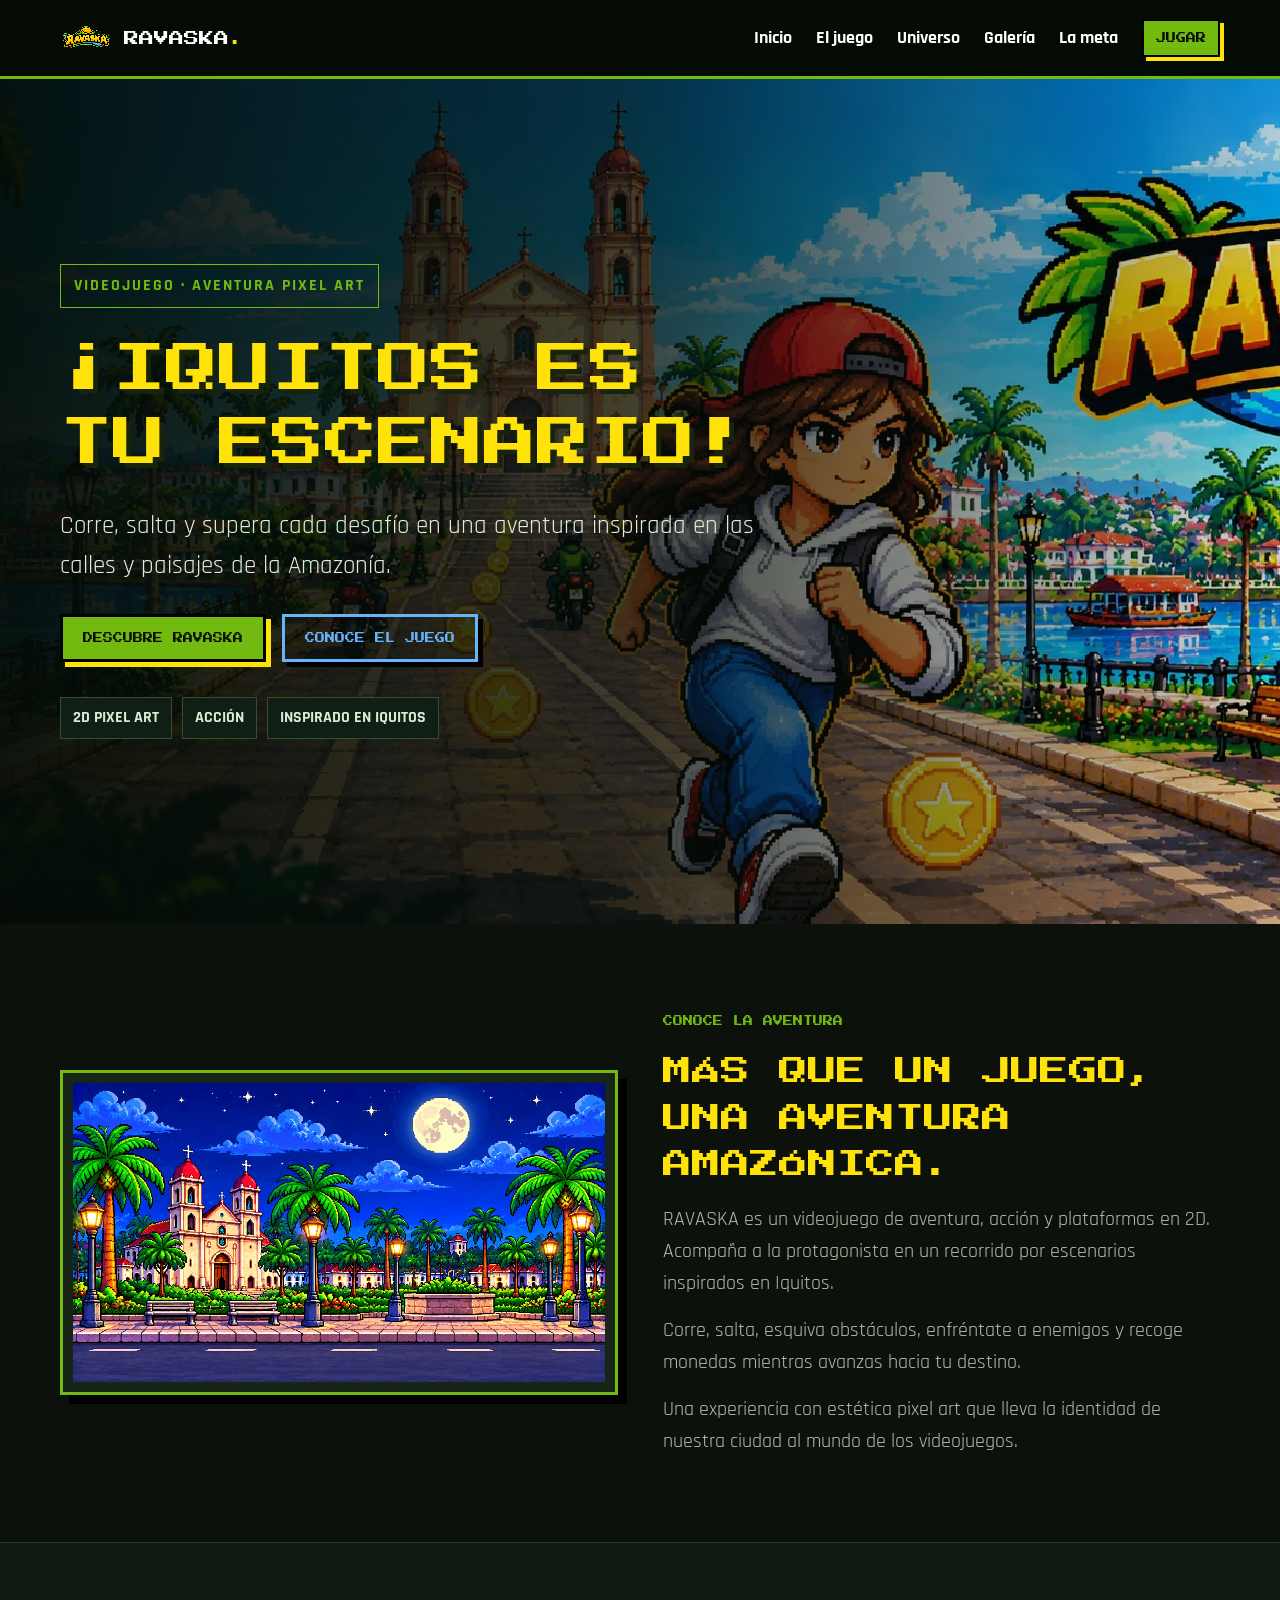
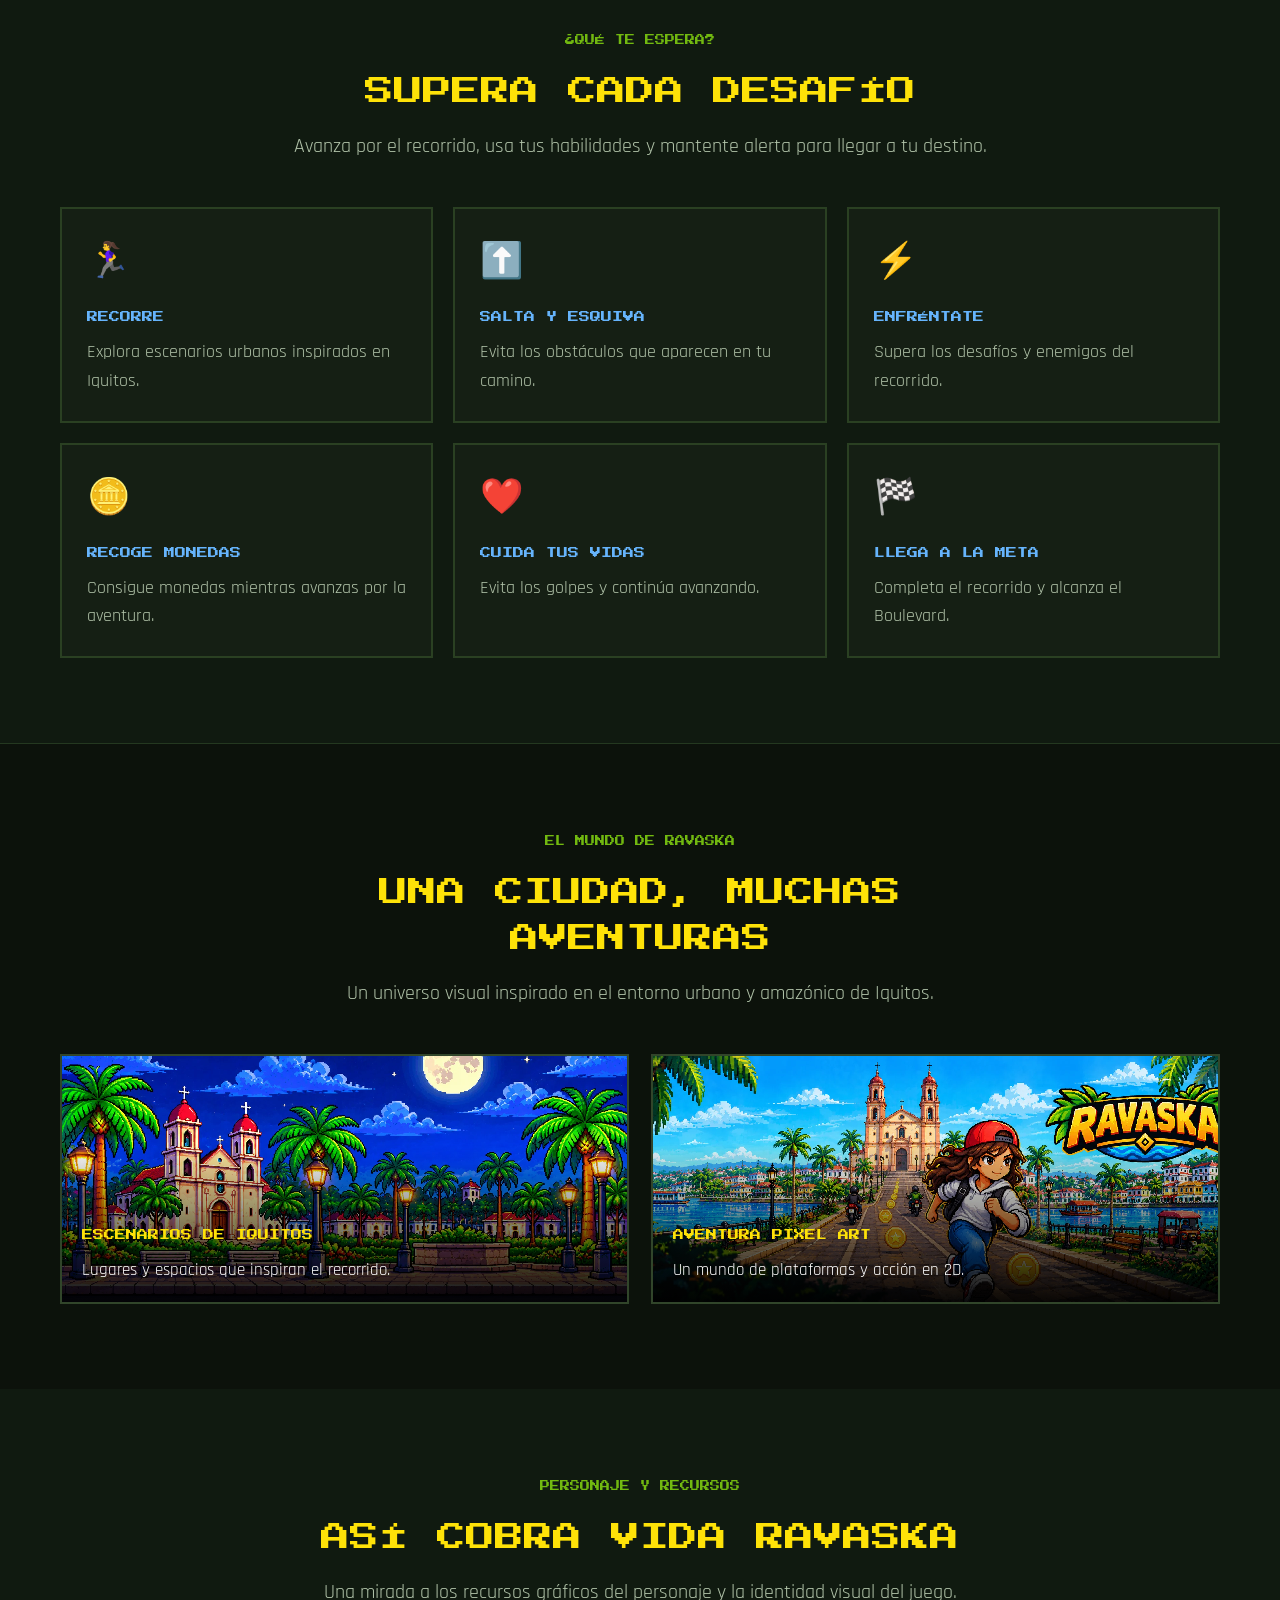
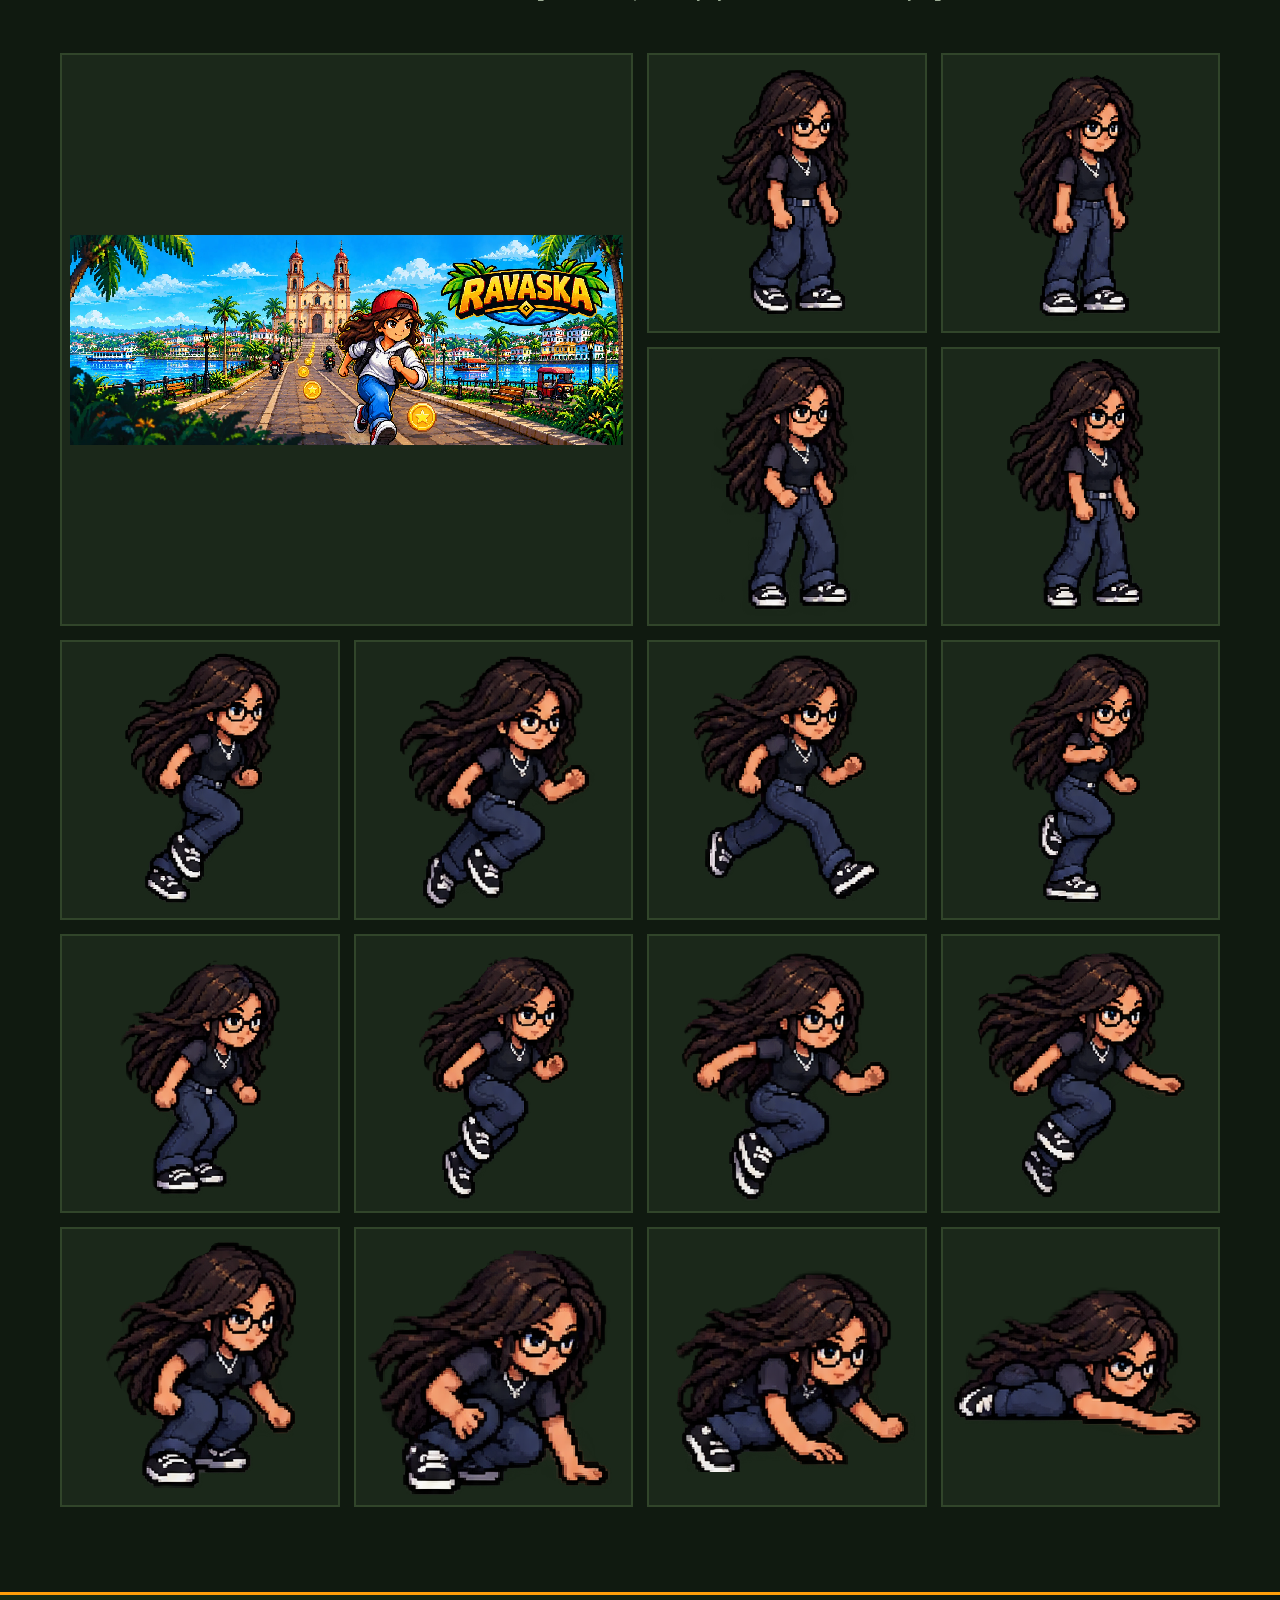
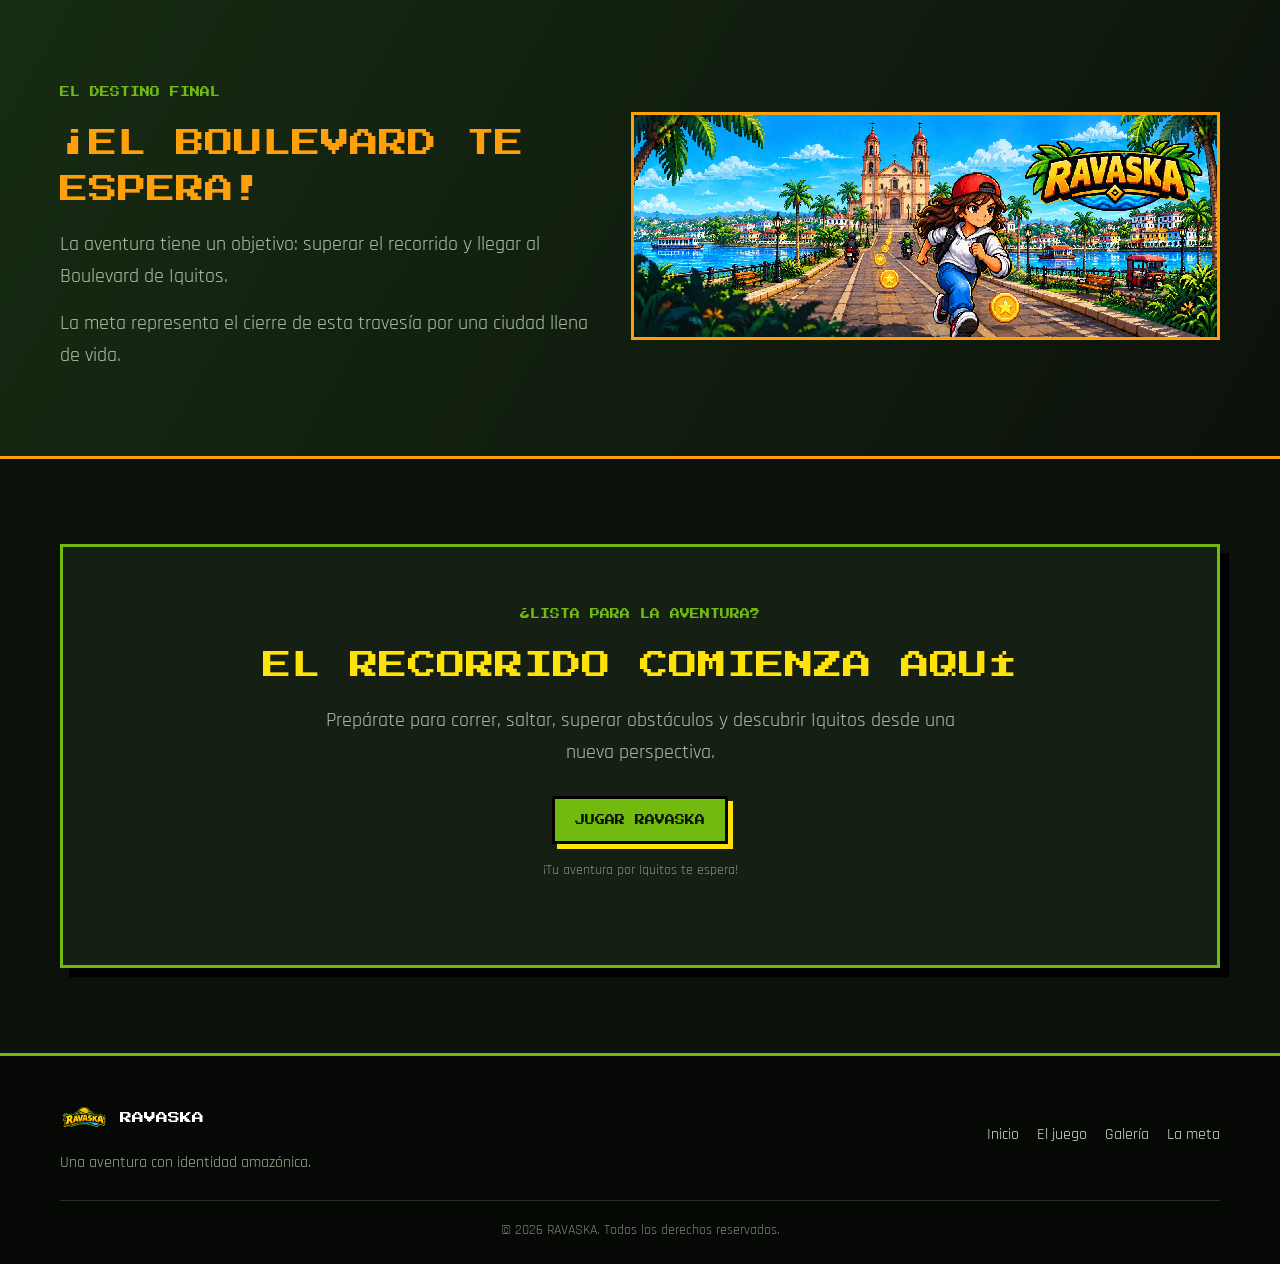
==== index.html @ 756d291b "Add files via upload" ====
<!DOCTYPE html>
<html lang="es">
<head>
<meta charset="UTF-8">
<meta name="viewport" content="width=device-width, initial-scale=1.0">
<meta name="theme-color" content="#0c120b">
<meta name="description" content="RAVASKA: una aventura pixel art inspirada en Iquitos.">
<title>RAVASKA | Una aventura por Iquitos</title>

<link rel="preconnect" href="https://fonts.googleapis.com">
<link rel="preconnect" href="https://fonts.gstatic.com" crossorigin>
<link href="https://fonts.googleapis.com/css2?family=Press+Start+2P&family=Rajdhani:wght@400;500;600;700&display=swap" rel="stylesheet">

<style>
:root {
  --verde:#72B910;
  --celeste:#66B4FC;
  --amarillo:#FEE208;
  --negro:#000000;
  --naranja:#FF9F0A;
  --fondo:#0c120b;
  --tarjeta:#151f14;
  --texto:#b0c2a8;
}

* {
  box-sizing:border-box;
  margin:0;
  padding:0;
}

html {
  scroll-behavior:smooth;
  scroll-padding-top:85px;
}

body {
  background:var(--fondo);
  color:white;
  font-family:'Rajdhani',sans-serif;
  line-height:1.6;
}

img {
  max-width:100%;
  display:block;
}

a {
  color:inherit;
  text-decoration:none;
}

.container {
  width:min(1160px,90%);
  margin:auto;
}

/* NAVEGACIÓN */

header {
  position:sticky;
  top:0;
  z-index:100;
  background:rgba(5,10,5,.96);
  border-bottom:3px solid var(--verde);
}

.nav {
  min-height:76px;
  display:flex;
  justify-content:space-between;
  align-items:center;
  gap:20px;
}

.brand {
  display:flex;
  align-items:center;
  gap:12px;
}

.brand img {
  width:52px;
  height:52px;
  object-fit:contain;
  image-rendering:pixelated;
}

.brand strong {
  font:15px 'Press Start 2P';
}

.brand span {
  color:var(--amarillo);
}

.navlinks {
  display:flex;
  align-items:center;
  gap:24px;
}

.navlinks a {
  font-size:18px;
  font-weight:700;
  transition:.2s;
}

.navlinks a:hover {
  color:var(--amarillo);
}

.navlinks .navplay {
  background:var(--verde);
  color:#071000;
  padding:12px;
  border:2px solid black;
  box-shadow:4px 4px var(--amarillo);
  font:10px 'Press Start 2P';
}

.menu {
  display:none;
  border:0;
  background:none;
  color:var(--amarillo);
  font-size:30px;
  cursor:pointer;
}

/* PORTADA */

.hero {
  min-height:680px;
  display:flex;
  align-items:center;
  position:relative;
  overflow:hidden;
  background:#101b14;
}

.hero-bg {
  position:absolute;
  inset:0;
  width:100%;
  height:100%;
  object-fit:cover;
  object-position:center;
  image-rendering:pixelated;
}

.hero::before {
  content:"";
  position:absolute;
  inset:0;
  background:linear-gradient(
    90deg,
    rgba(5,12,7,.96),
    rgba(5,12,7,.75),
    rgba(5,12,7,.15)
  );
  z-index:1;
}

.hero-content {
  position:relative;
  z-index:2;
  max-width:720px;
  padding:100px 0;
}

.eyebrow {
  display:inline-block;
  color:var(--verde);
  border:1px solid var(--verde);
  padding:8px 13px;
  font-weight:700;
  letter-spacing:2px;
}

h1 {
  font:clamp(27px,5vw,53px)/1.4 'Press Start 2P';
  color:var(--amarillo);
  margin:25px 0;
  text-shadow:5px 5px #17240b;
}

.hero p {
  color:#e0ebdc;
  font-size:clamp(19px,2.2vw,25px);
  margin-bottom:28px;
}

.actions {
  display:flex;
  flex-wrap:wrap;
  gap:16px;
}

.btn {
  display:inline-flex;
  align-items:center;
  justify-content:center;
  padding:16px 20px;
  font:10px 'Press Start 2P';
  border:3px solid black;
  transition:.2s;
  cursor:pointer;
}

.btn:hover {
  transform:translateY(-4px);
}

.primary {
  background:var(--verde);
  color:#081000;
  box-shadow:5px 5px var(--amarillo);
}

.secondary {
  color:var(--celeste);
  border-color:var(--celeste);
  box-shadow:5px 5px black;
}

.chips {
  display:flex;
  gap:10px;
  flex-wrap:wrap;
  margin-top:35px;
}

.chips span {
  background:#111e15;
  border:1px solid #34512a;
  padding:7px 12px;
  color:#d9ebd1;
  font-weight:700;
}

/* SECCIONES GENERALES */

section {
  padding:85px 0;
}

.section-head {
  text-align:center;
  max-width:760px;
  margin:0 auto 45px;
}

.kicker {
  font:10px 'Press Start 2P';
  color:var(--verde);
}

h2 {
  font:clamp(19px,3vw,29px)/1.6 'Press Start 2P';
  color:var(--amarillo);
  margin:15px 0;
}

.section-head p {
  color:var(--texto);
  font-size:20px;
}

/* SOBRE RAVASKA */

.about-grid {
  display:grid;
  grid-template-columns:1fr 1fr;
  gap:45px;
  align-items:center;
}

.image-frame {
  padding:10px;
  background:#172516;
  border:3px solid var(--verde);
  box-shadow:9px 9px black;
}

.image-frame img {
  width:100%;
  aspect-ratio:16/9;
  object-fit:cover;
  image-rendering:pixelated;
}

.about-copy p {
  color:var(--texto);
  font-size:20px;
  margin-top:15px;
}

/* CARACTERÍSTICAS */

.features {
  background:#101a10;
  border-block:1px solid #243820;
}

.cards {
  display:grid;
  grid-template-columns:repeat(3,1fr);
  gap:20px;
}

.card {
  background:var(--tarjeta);
  border:2px solid #2a4022;
  padding:25px;
  min-height:205px;
  transition:.2s;
}

.card:hover {
  transform:translateY(-6px);
  border-color:var(--verde);
}

.card .emoji {
  font-size:35px;
}

.card h3 {
  color:var(--celeste);
  font:11px/1.8 'Press Start 2P';
  margin:18px 0 10px;
}

.card p {
  color:var(--texto);
  font-size:18px;
}

/* UNIVERSO */

.world-grid {
  display:grid;
  grid-template-columns:repeat(2,1fr);
  gap:22px;
}

.world-item {
  position:relative;
  min-height:250px;
  overflow:hidden;
  border:2px solid #31452a;
}

.world-item img {
  width:100%;
  height:100%;
  position:absolute;
  inset:0;
  object-fit:cover;
  image-rendering:pixelated;
  transition:.3s;
}

.world-item:hover img {
  transform:scale(1.05);
}

.world-item::after {
  content:"";
  position:absolute;
  inset:35% 0 0;
  background:linear-gradient(transparent,rgba(0,0,0,.95));
}

.world-label {
  position:absolute;
  bottom:18px;
  left:20px;
  z-index:2;
}

.world-label strong {
  color:var(--amarillo);
  font:11px 'Press Start 2P';
}

.world-label p {
  color:white;
  font-size:17px;
  margin-top:8px;
}

/* GALERÍA */

.gallery {
  background:#101a10;
}

.gallery-grid {
  display:grid;
  grid-template-columns:repeat(4,1fr);
  gap:14px;
}

.gallery-grid img {
  width:100%;
  aspect-ratio:1;
  object-fit:contain;
  background:#1b281a;
  border:2px solid #31452a;
  padding:8px;
  image-rendering:pixelated;
}

.gallery-grid img:first-child {
  grid-column:span 2;
  grid-row:span 2;
}

/* META */

.goal {
  background:linear-gradient(120deg,#172b13,#0c120b);
  border-block:3px solid var(--naranja);
}

.goal-grid {
  display:grid;
  grid-template-columns:1fr 1.1fr;
  gap:35px;
  align-items:center;
}

.goal h2 {
  color:var(--naranja);
}

.goal p {
  color:var(--texto);
  font-size:20px;
  margin-top:15px;
}

.goal img {
  width:100%;
  border:3px solid var(--naranja);
  image-rendering:pixelated;
}

/* JUGAR */

.playbox {
  text-align:center;
  background:var(--tarjeta);
  border:3px solid var(--verde);
  padding:55px 24px;
  box-shadow:9px 9px black;
}

.playbox p {
  color:var(--texto);
  font-size:20px;
  max-width:650px;
  margin:15px auto 28px;
}

.note {
  font-size:14px !important;
  color:#83927d !important;
}

/* PIE DE PÁGINA */

footer {
  padding:38px 0 22px;
  background:#050805;
  border-top:3px solid var(--verde);
}

.footer-row {
  display:flex;
  align-items:center;
  justify-content:space-between;
  gap:25px;
  flex-wrap:wrap;
}

.footer-brand {
  display:flex;
  align-items:center;
  gap:12px;
}

.footer-brand img {
  width:48px;
  height:48px;
  object-fit:contain;
}

.footer-brand strong {
  font:12px 'Press Start 2P';
}

footer p {
  color:#9cad94;
  margin-top:8px;
}

.footer-links {
  display:flex;
  gap:18px;
  flex-wrap:wrap;
}

.footer-links a {
  color:#d7e4d1;
}

.copyright {
  text-align:center;
  border-top:1px solid #243220;
  margin-top:25px;
  padding-top:18px;
  color:#788675;
  font-size:14px;
}

/* ADAPTACIÓN A TABLETS Y CELULARES */

@media(max-width:800px) {
  .menu {
    display:block;
  }

  .navlinks {
    display:none;
    position:absolute;
    top:76px;
    left:0;
    right:0;
    background:#081008;
    padding:22px 5%;
    flex-direction:column;
    align-items:flex-start;
    border-bottom:2px solid var(--verde);
  }

  .navlinks.open {
    display:flex;
  }

  .about-grid,
  .goal-grid {
    grid-template-columns:1fr;
  }

  .cards {
    grid-template-columns:repeat(2,1fr);
  }

  .hero {
    min-height:620px;
  }

  .hero::before {
    background:linear-gradient(
      90deg,
      rgba(5,12,7,.94),
      rgba(5,12,7,.58)
    );
  }
}

@media(max-width:520px) {
  section {
    padding:65px 0;
  }

  .cards,
  .world-grid {
    grid-template-columns:1fr;
  }

  .gallery-grid {
    grid-template-columns:repeat(2,1fr);
  }

  .gallery-grid img:first-child {
    grid-column:span 2;
    grid-row:auto;
    aspect-ratio:16/9;
  }

  .hero-content {
    padding:80px 0 60px;
  }

  .btn {
    font-size:9px;
    padding:14px 15px;
  }

  .brand strong {
    font-size:12px;
  }

  .footer-row {
    flex-direction:column;
    align-items:flex-start;
  }
}
</style>

<style id="ravaska-responsive-fix">
html,body{width:100%;max-width:100%;overflow-x:hidden}
img, picture, video, canvas, svg{max-width:100%}
img{height:auto}
.hero{min-height:clamp(500px,78vh,760px)}
.hero-bg{height:100%;width:100%;object-fit:cover}
.container{width:min(1160px,92%)}
@media(max-width:760px){.container{width:92%}.hero{min-height:590px}.hero-content{padding:76px 0}.nav{gap:10px}.brand strong{font-size:clamp(10px,2.8vw,15px)}.brand img{width:42px;height:42px}.navlinks{gap:12px}.navlinks a{font-size:15px}.btn{font-size:9px;padding:14px 12px}.actions{gap:12px}}
@media(max-width:480px){.hero{min-height:560px}.hero-content{padding:58px 0}.nav{min-height:64px}.brand{gap:7px}.brand img{width:36px;height:36px}.brand strong{font-size:9px}.menu{font-size:27px}.navlinks{gap:8px}.navlinks a{font-size:13px}.navlinks .navplay{font-size:8px;padding:9px}.btn{width:100%;min-height:48px;font-size:8px}.actions{width:100%}h1{overflow-wrap:anywhere}}
</style>
</head>

<body>

<!-- MENÚ PRINCIPAL -->
<header>
  <div class="container nav">

    <a class="brand" href="#inicio">
      <img src="assets/logo-ravaska.webp" alt="Logo RAVASKA">
      <strong>RAVASKA<span>.</span></strong>
    </a>

    <button class="menu" id="menuToggle" aria-label="Abrir menú" aria-expanded="false">
      ☰
    </button>

    <nav class="navlinks" id="navLinks">
      <a href="#inicio">Inicio</a>
      <a href="#juego">El juego</a>
      <a href="#universo">Universo</a>
      <a href="#galeria">Galería</a>
      <a href="#meta">La meta</a>
      <a class="navplay" href="#jugar">JUGAR</a>
    </nav>

  </div>
</header>

<main>

<!-- PORTADA -->
<section class="hero" id="inicio">

  <img
    class="hero-bg"
    src="assets/portada-ravaska.webp"
    alt="Portada de RAVASKA"
  >

  <div class="container">
    <div class="hero-content">

      <span class="eyebrow">
        VIDEOJUEGO · AVENTURA PIXEL ART
      </span>

      <h1>¡IQUITOS ES TU ESCENARIO!</h1>

      <p>
        Corre, salta y supera cada desafío en una aventura
        inspirada en las calles y paisajes de la Amazonía.
      </p>

      <div class="actions">
        <a class="btn primary" href="#jugar">
          DESCUBRE RAVASKA
        </a>

        <a class="btn secondary" href="#juego">
          CONOCE EL JUEGO
        </a>
      </div>

      <div class="chips">
        <span>2D PIXEL ART</span>
        <span>ACCIÓN</span>
        <span>INSPIRADO EN IQUITOS</span>
      </div>

    </div>
  </div>
</section>

<!-- SOBRE EL JUEGO -->
<section id="juego">
  <div class="container about-grid">

    <div class="image-frame">
      <img
        src="assets/iglesia-iquitos.webp"
        alt="Escenario inspirado en Iquitos"
        loading="lazy"
      >
    </div>

    <div class="about-copy">
      <span class="kicker">CONOCE LA AVENTURA</span>

      <h2>MÁS QUE UN JUEGO, UNA AVENTURA AMAZÓNICA.</h2>

      <p>
        RAVASKA es un videojuego de aventura, acción y plataformas
        en 2D. Acompaña a la protagonista en un recorrido por
        escenarios inspirados en Iquitos.
      </p>

      <p>
        Corre, salta, esquiva obstáculos, enfréntate a enemigos
        y recoge monedas mientras avanzas hacia tu destino.
      </p>

      <p>
        Una experiencia con estética pixel art que lleva la
        identidad de nuestra ciudad al mundo de los videojuegos.
      </p>
    </div>

  </div>
</section>

<!-- CARACTERÍSTICAS -->
<section class="features">
  <div class="container">

    <div class="section-head">
      <span class="kicker">¿QUÉ TE ESPERA?</span>
      <h2>SUPERA CADA DESAFÍO</h2>
      <p>
        Avanza por el recorrido, usa tus habilidades
        y mantente alerta para llegar a tu destino.
      </p>
    </div>

    <div class="cards">

      <article class="card">
        <div class="emoji">🏃‍♀️</div>
        <h3>RECORRE</h3>
        <p>Explora escenarios urbanos inspirados en Iquitos.</p>
      </article>

      <article class="card">
        <div class="emoji">⬆️</div>
        <h3>SALTA Y ESQUIVA</h3>
        <p>Evita los obstáculos que aparecen en tu camino.</p>
      </article>

      <article class="card">
        <div class="emoji">⚡</div>
        <h3>ENFRÉNTATE</h3>
        <p>Supera los desafíos y enemigos del recorrido.</p>
      </article>

      <article class="card">
        <div class="emoji">🪙</div>
        <h3>RECOGE MONEDAS</h3>
        <p>Consigue monedas mientras avanzas por la aventura.</p>
      </article>

      <article class="card">
        <div class="emoji">❤️</div>
        <h3>CUIDA TUS VIDAS</h3>
        <p>Evita los golpes y continúa avanzando.</p>
      </article>

      <article class="card">
        <div class="emoji">🏁</div>
        <h3>LLEGA A LA META</h3>
        <p>Completa el recorrido y alcanza el Boulevard.</p>
      </article>

    </div>
  </div>
</section>

<!-- UNIVERSO -->
<section id="universo">
  <div class="container">

    <div class="section-head">
      <span class="kicker">EL MUNDO DE RAVASKA</span>
      <h2>UNA CIUDAD, MUCHAS AVENTURAS</h2>
      <p>
        Un universo visual inspirado en el entorno
        urbano y amazónico de Iquitos.
      </p>
    </div>

    <div class="world-grid">

      <article class="world-item">
        <img
          src="assets/iglesia-iquitos.webp"
          alt="Referencia visual de Iquitos"
          loading="lazy"
        >
        <div class="world-label">
          <strong>ESCENARIOS DE IQUITOS</strong>
          <p>Lugares y espacios que inspiran el recorrido.</p>
        </div>
      </article>

      <article class="world-item">
        <img
          src="assets/portada-ravaska.webp"
          alt="Arte de portada de RAVASKA"
          loading="lazy"
        >
        <div class="world-label">
          <strong>AVENTURA PIXEL ART</strong>
          <p>Un mundo de plataformas y acción en 2D.</p>
        </div>
      </article>

    </div>
  </div>
</section>

<!-- GALERÍA -->
<section class="gallery" id="galeria">
  <div class="container">

    <div class="section-head">
      <span class="kicker">PERSONAJE Y RECURSOS</span>
      <h2>ASÍ COBRA VIDA RAVASKA</h2>
      <p>
        Una mirada a los recursos gráficos del personaje
        y la identidad visual del juego.
      </p>
    </div>

    <div class="gallery-grid">

      <img src="assets/portada-ravaska.webp"
           alt="Portada de RAVASKA" loading="lazy">

      <img src="assets/sprite0.webp"
           alt="Sprite del personaje 1" loading="lazy">

      <img src="assets/sprite1.webp"
           alt="Sprite del personaje 2" loading="lazy">

      <img src="assets/sprite2.webp"
           alt="Sprite del personaje 3" loading="lazy">

      <img src="assets/sprite3.webp"
           alt="Sprite del personaje 4" loading="lazy">

      <img src="assets/sprite4.webp"
           alt="Sprite del personaje 5" loading="lazy">

      <img src="assets/sprite5.webp"
           alt="Sprite del personaje 6" loading="lazy">

      <img src="assets/sprite6.webp"
           alt="Sprite del personaje 7" loading="lazy">

      <img src="assets/sprite7.webp"
           alt="Sprite del personaje 8" loading="lazy">

      <img src="assets/sprite8.webp"
           alt="Sprite del personaje 9" loading="lazy">

      <img src="assets/sprite9.webp"
           alt="Sprite del personaje 10" loading="lazy">

      <img src="assets/sprite10.webp"
           alt="Sprite del personaje 11" loading="lazy">

      <img src="assets/sprite11.webp"
           alt="Sprite del personaje 12" loading="lazy">

      <img src="assets/sprite12.webp"
           alt="Sprite del personaje 13" loading="lazy">

      <img src="assets/sprite13.webp"
           alt="Sprite del personaje 14" loading="lazy">

      <img src="assets/sprite14.webp"
           alt="Sprite del personaje 15" loading="lazy">

      <img src="assets/sprite15.webp"
           alt="Sprite del personaje 16" loading="lazy">

    </div>
  </div>
</section>

<!-- META -->
<section class="goal" id="meta">
  <div class="container goal-grid">

    <div>
      <span class="kicker">EL DESTINO FINAL</span>

      <h2>¡EL BOULEVARD TE ESPERA!</h2>

      <p>
        La aventura tiene un objetivo: superar el recorrido
        y llegar al Boulevard de Iquitos.
      </p>

      <p>
        La meta representa el cierre de esta travesía
        por una ciudad llena de vida.
      </p>
    </div>

    <img
      src="assets/portada-ravaska.webp"
      alt="Arte de RAVASKA"
      loading="lazy"
    >

  </div>
</section>

<!-- LLAMADA A LA ACCIÓN -->
<section id="jugar">
  <div class="container">

    <div class="playbox">
      <span class="kicker">¿LISTA PARA LA AVENTURA?</span>

      <h2>EL RECORRIDO COMIENZA AQUÍ</h2>

      <p>
        Prepárate para correr, saltar, superar obstáculos
        y descubrir Iquitos desde una nueva perspectiva.
      </p>

      <!-- CAMBIA juego/index.html POR LA RUTA REAL DE TU VIDEOJUEGO -->
      <a class="btn primary" href="juego/index.html">
        JUGAR RAVASKA
      </a>

      <p class="note">
        ¡Tu aventura por Iquitos te espera!
      </p>
    </div>

  </div>
</section>

</main>

<!-- PIE DE PÁGINA -->
<footer>
  <div class="container">

    <div class="footer-row">

      <div>
        <div class="footer-brand">
          <img src="assets/logo-ravaska.webp" alt="RAVASKA">
          <strong>RAVASKA</strong>
        </div>

        <p>Una aventura con identidad amazónica.</p>
      </div>

      <div class="footer-links">
        <a href="#inicio">Inicio</a>
        <a href="#juego">El juego</a>
        <a href="#galeria">Galería</a>
        <a href="#meta">La meta</a>
      </div>

    </div>

    <div class="copyright">
      © <span id="year"></span> RAVASKA. Todos los derechos reservados.
    </div>

  </div>
</footer>

<script>
/* MENÚ PARA CELULARES */

const menuToggle = document.getElementById("menuToggle");
const navLinks = document.getElementById("navLinks");

menuToggle.addEventListener("click", function() {
  const abierto = navLinks.classList.toggle("open");
  menuToggle.setAttribute("aria-expanded", abierto);
  menuToggle.textContent = abierto ? "✕" : "☰";
});

/* CERRAR MENÚ AL ELEGIR UNA SECCIÓN */

document.querySelectorAll(".navlinks a").forEach(function(enlace) {
  enlace.addEventListener("click", function() {
    navLinks.classList.remove("open");
    menuToggle.setAttribute("aria-expanded", "false");
    menuToggle.textContent = "☰";
  });
});

/* AÑO AUTOMÁTICO */

document.getElementById("year").textContent =
  new Date().getFullYear();
</script>

</body>
</html>
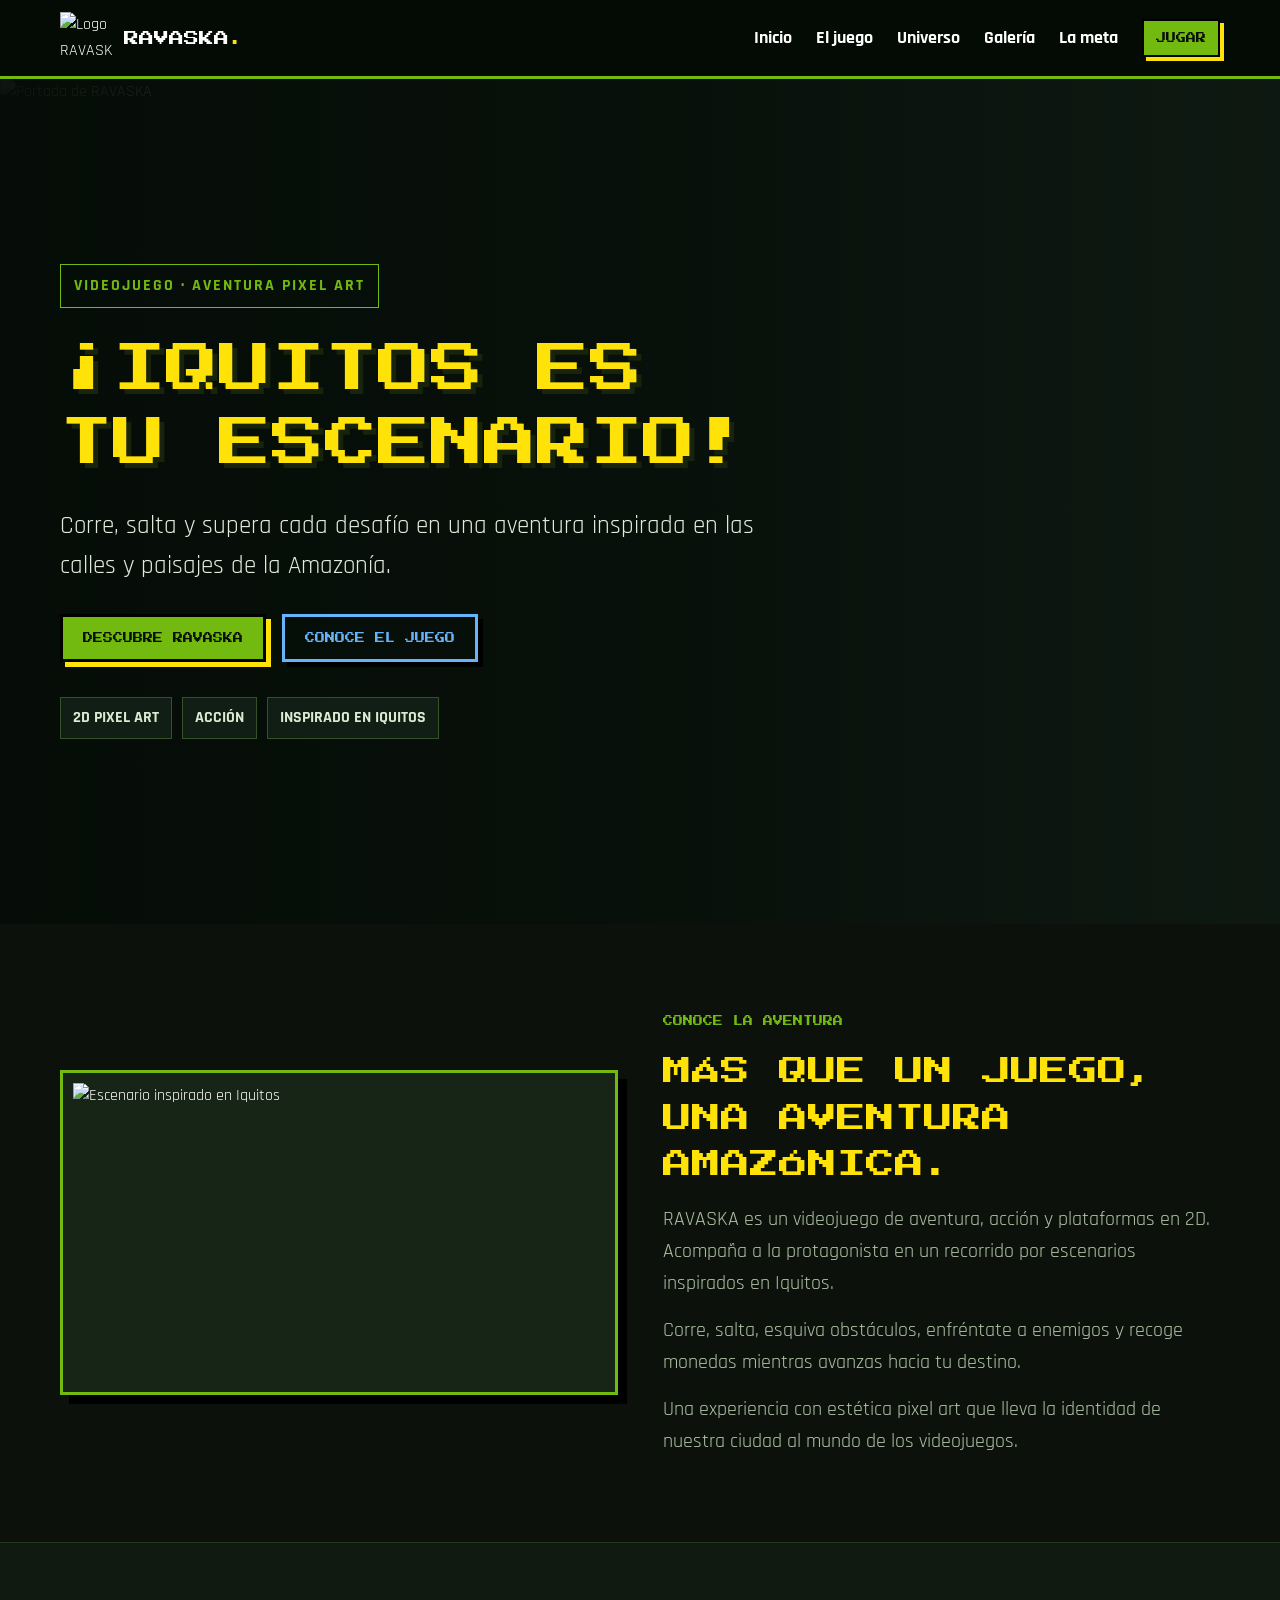
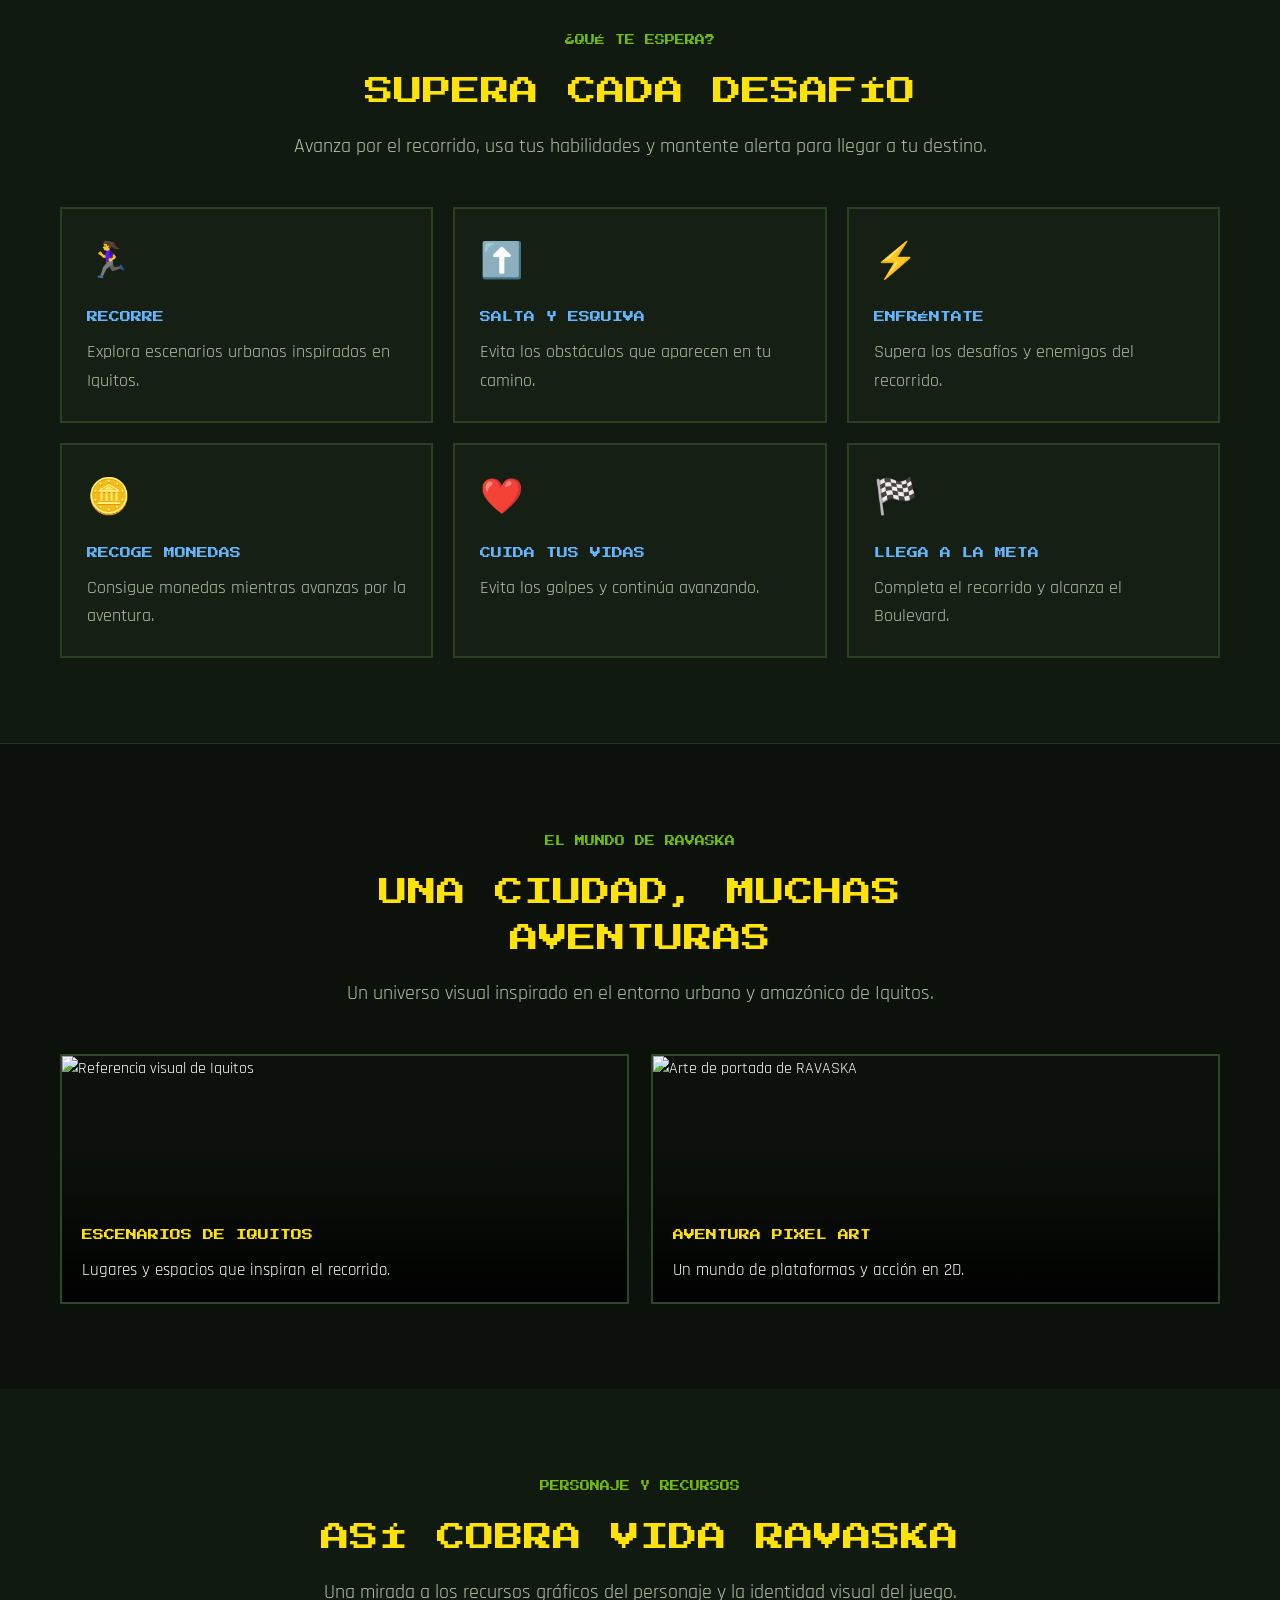
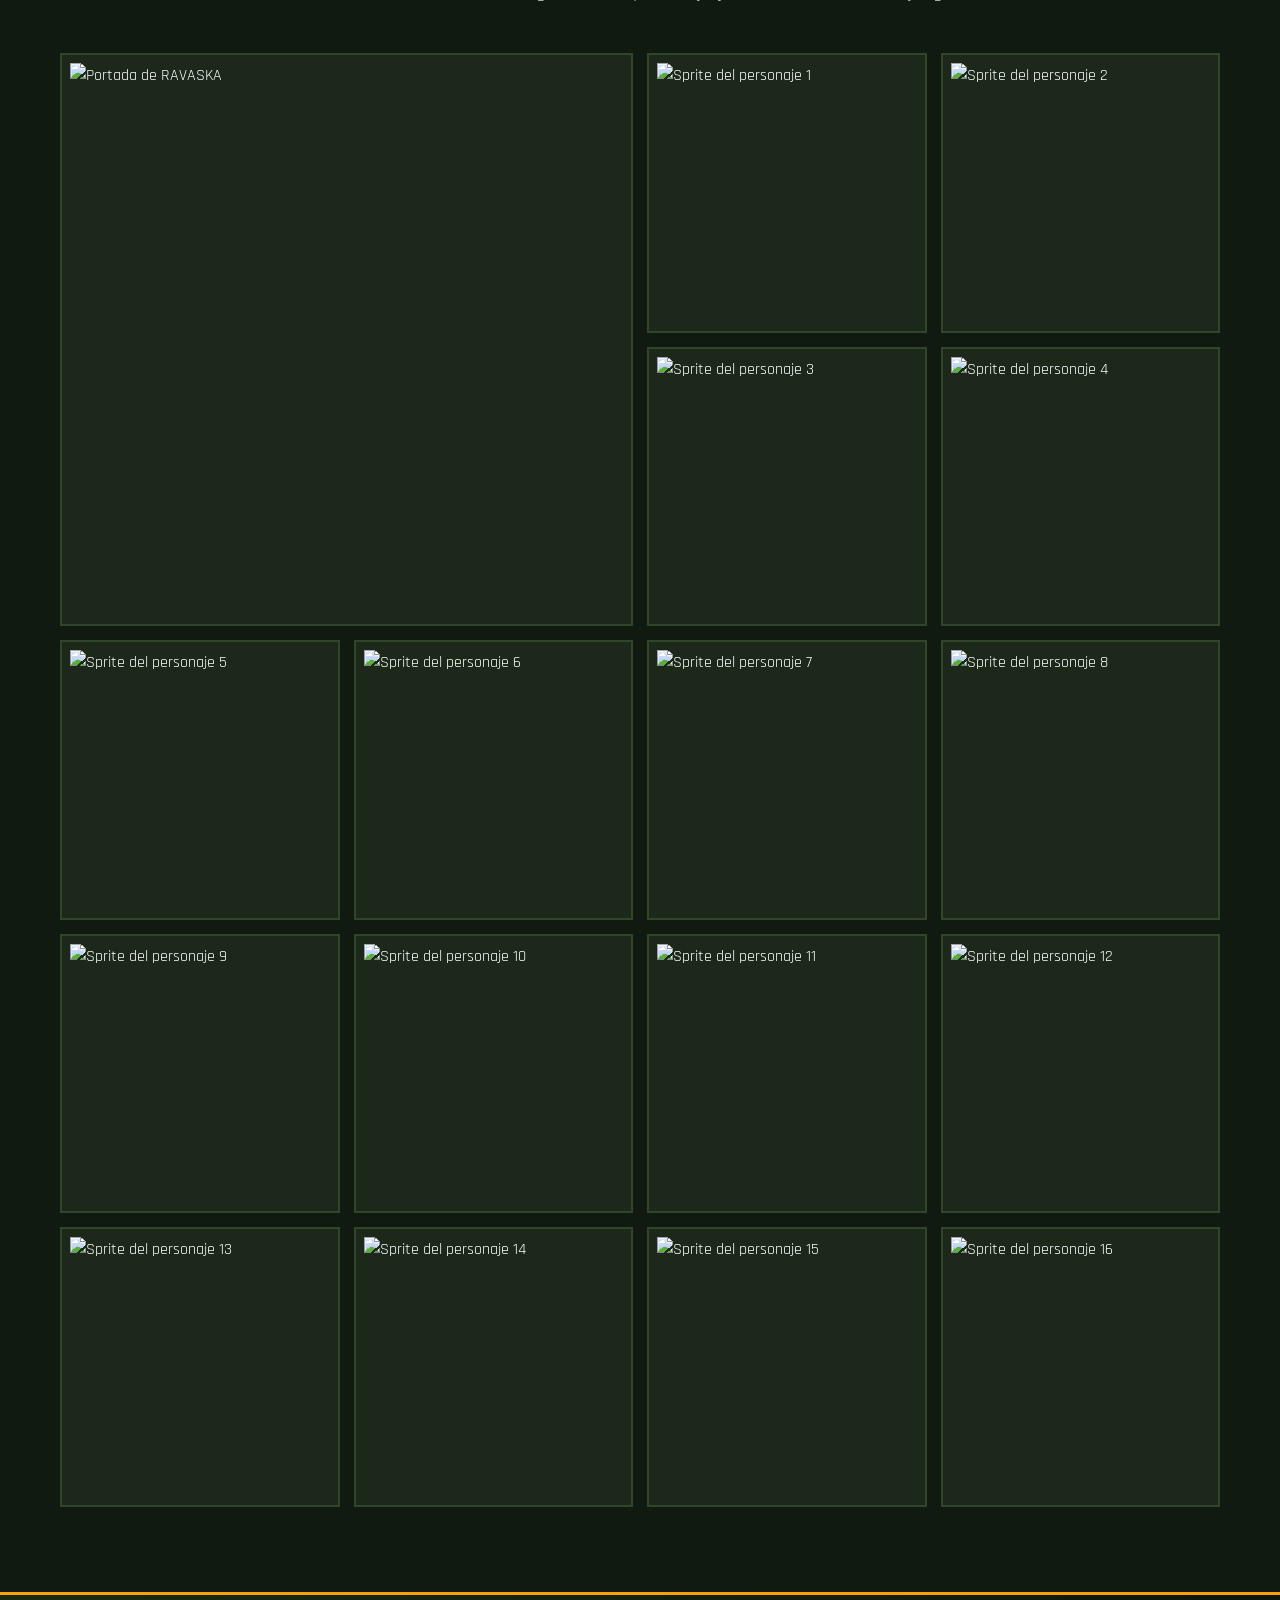
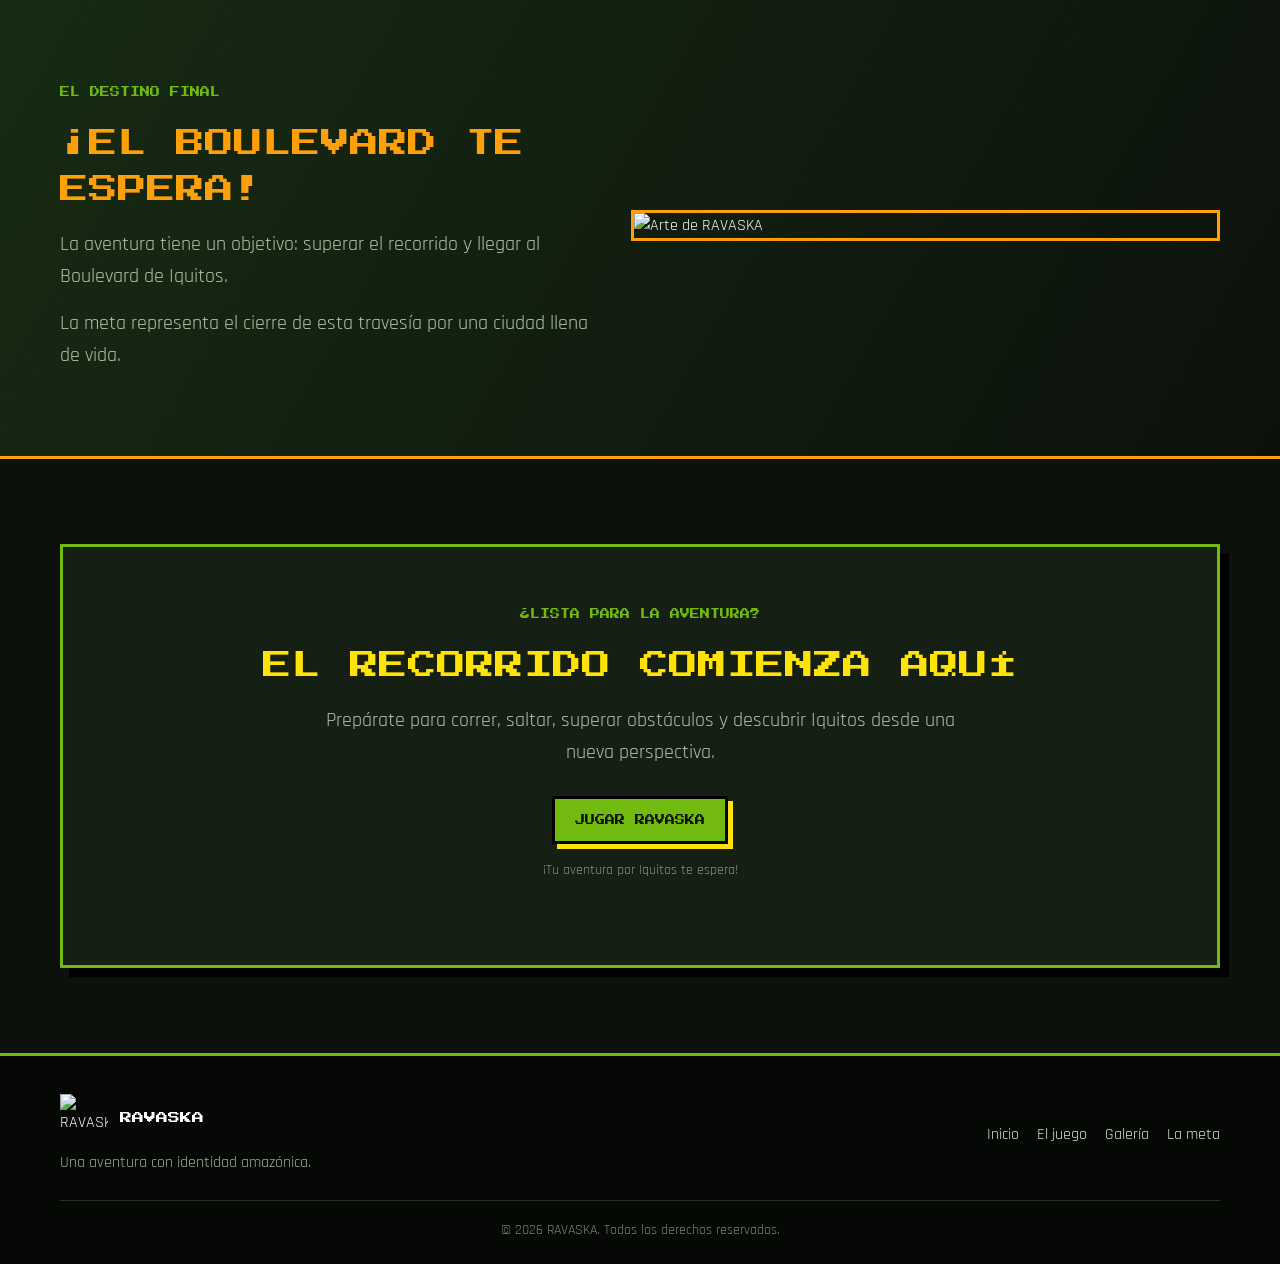
==== commit 97accded: "Update index.html" ====
--- a/index.html
+++ b/index.html
@@ -633,7 +633,7 @@
   <div class="container nav">
 
     <a class="brand" href="#inicio">
-      <img src="assets/logo-ravaska.webp" alt="Logo RAVASKA">
+      <img src="assets/logo-ravaska.png" alt="Logo RAVASKA">
       <strong>RAVASKA<span>.</span></strong>
     </a>
 
@@ -660,7 +660,7 @@
 
   <img
     class="hero-bg"
-    src="assets/portada-ravaska.webp"
+    src="assets/portada-ravaska.png"
     alt="Portada de RAVASKA"
   >
 
@@ -704,7 +704,7 @@
 
     <div class="image-frame">
       <img
-        src="assets/iglesia-iquitos.webp"
+        src="assets/iglesia-iquitos.png"
         alt="Escenario inspirado en Iquitos"
         loading="lazy"
       >
@@ -807,7 +807,7 @@
 
       <article class="world-item">
         <img
-          src="assets/iglesia-iquitos.webp"
+          src="assets/iglesia-iquitos.png"
           alt="Referencia visual de Iquitos"
           loading="lazy"
         >
@@ -819,7 +819,7 @@
 
       <article class="world-item">
         <img
-          src="assets/portada-ravaska.webp"
+          src="assets/portada-ravaska.png"
           alt="Arte de portada de RAVASKA"
           loading="lazy"
         >
@@ -848,55 +848,55 @@
 
     <div class="gallery-grid">
 
-      <img src="assets/portada-ravaska.webp"
+      <img src="assets/portada-ravaska.png"
            alt="Portada de RAVASKA" loading="lazy">
 
-      <img src="assets/sprite0.webp"
+      <img src="assets/sprite0.png"
            alt="Sprite del personaje 1" loading="lazy">
 
-      <img src="assets/sprite1.webp"
+      <img src="assets/sprite1.png"
            alt="Sprite del personaje 2" loading="lazy">
 
-      <img src="assets/sprite2.webp"
+      <img src="assets/sprite2.png"
            alt="Sprite del personaje 3" loading="lazy">
 
-      <img src="assets/sprite3.webp"
+      <img src="assets/sprite3.png"
            alt="Sprite del personaje 4" loading="lazy">
 
-      <img src="assets/sprite4.webp"
+      <img src="assets/sprite4.png"
            alt="Sprite del personaje 5" loading="lazy">
 
-      <img src="assets/sprite5.webp"
+      <img src="assets/sprite5.png"
            alt="Sprite del personaje 6" loading="lazy">
 
-      <img src="assets/sprite6.webp"
+      <img src="assets/sprite6.png"
            alt="Sprite del personaje 7" loading="lazy">
 
-      <img src="assets/sprite7.webp"
+      <img src="assets/sprite7.png"
            alt="Sprite del personaje 8" loading="lazy">
 
-      <img src="assets/sprite8.webp"
+      <img src="assets/sprite8.png"
            alt="Sprite del personaje 9" loading="lazy">
 
-      <img src="assets/sprite9.webp"
+      <img src="assets/sprite9.png"
            alt="Sprite del personaje 10" loading="lazy">
 
-      <img src="assets/sprite10.webp"
+      <img src="assets/sprite10.png"
            alt="Sprite del personaje 11" loading="lazy">
 
-      <img src="assets/sprite11.webp"
+      <img src="assets/sprite11.png"
            alt="Sprite del personaje 12" loading="lazy">
 
-      <img src="assets/sprite12.webp"
+      <img src="assets/sprite12.png"
            alt="Sprite del personaje 13" loading="lazy">
 
-      <img src="assets/sprite13.webp"
+      <img src="assets/sprite13.png"
            alt="Sprite del personaje 14" loading="lazy">
 
-      <img src="assets/sprite14.webp"
+      <img src="assets/sprite14.png"
            alt="Sprite del personaje 15" loading="lazy">
 
-      <img src="assets/sprite15.webp"
+      <img src="assets/sprite15.png"
            alt="Sprite del personaje 16" loading="lazy">
 
     </div>
@@ -924,7 +924,7 @@
     </div>
 
     <img
-      src="assets/portada-ravaska.webp"
+      src="assets/portada-ravaska.png"
       alt="Arte de RAVASKA"
       loading="lazy"
     >
@@ -969,7 +969,7 @@
 
       <div>
         <div class="footer-brand">
-          <img src="assets/logo-ravaska.webp" alt="RAVASKA">
+          <img src="assets/logo-ravaska.png" alt="RAVASKA">
           <strong>RAVASKA</strong>
         </div>
 
